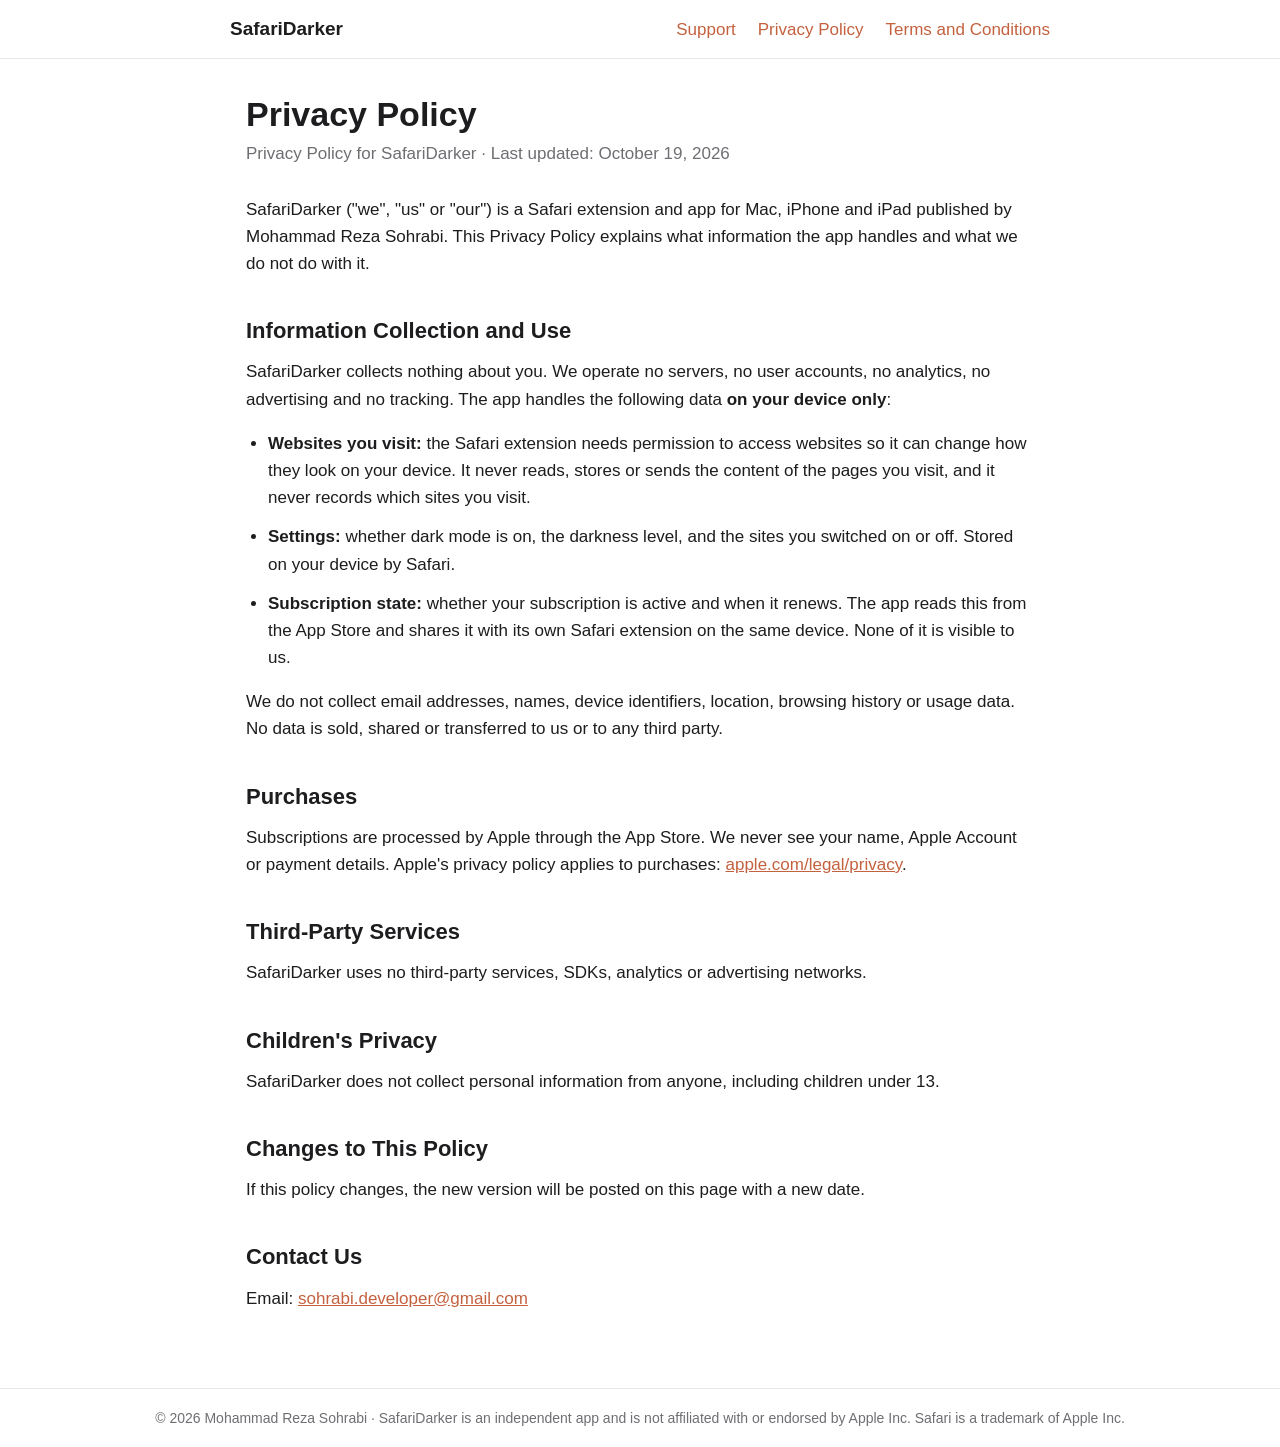
==== privacy-policy.html @ 11037385 "SafariDarker support, privacy policy and terms pages Co-Authored-By: Claude Opus 5.5 (1M context) <n" ====
<!doctype html><html lang="en"><head><meta charset="utf-8"><meta name="viewport" content="width=device-width,initial-scale=1"><title>Privacy Policy – SafariDarker</title><link rel="stylesheet" href="style.css"></head><body>
<header><nav><a class="brand" href="./">SafariDarker</a><a href="./">Support</a><a href="privacy-policy.html">Privacy Policy</a><a href="terms-and-conditions.html">Terms and Conditions</a></nav></header>
<main>
<h1>Privacy Policy</h1>
<p class="updated">Privacy Policy for SafariDarker · Last updated: October 19, 2026</p>

<p>SafariDarker ("we", "us" or "our") is a Safari extension and app for Mac, iPhone and iPad published by Mohammad Reza Sohrabi. This Privacy Policy explains what information the app handles and what we do not do with it.</p>

<h2>Information Collection and Use</h2>
<p>SafariDarker collects nothing about you. We operate no servers, no user accounts, no analytics, no advertising and no tracking. The app handles the following data <strong>on your device only</strong>:</p>
<ul>
<li><strong>Websites you visit:</strong> the Safari extension needs permission to access websites so it can change how they look on your device. It never reads, stores or sends the content of the pages you visit, and it never records which sites you visit.</li>
<li><strong>Settings:</strong> whether dark mode is on, the darkness level, and the sites you switched on or off. Stored on your device by Safari.</li>
<li><strong>Subscription state:</strong> whether your subscription is active and when it renews. The app reads this from the App Store and shares it with its own Safari extension on the same device. None of it is visible to us.</li>
</ul>
<p>We do not collect email addresses, names, device identifiers, location, browsing history or usage data. No data is sold, shared or transferred to us or to any third party.</p>

<h2>Purchases</h2>
<p>Subscriptions are processed by Apple through the App Store. We never see your name, Apple Account or payment details. Apple's privacy policy applies to purchases: <a href="https://www.apple.com/legal/privacy/">apple.com/legal/privacy</a>.</p>

<h2>Third-Party Services</h2>
<p>SafariDarker uses no third-party services, SDKs, analytics or advertising networks.</p>

<h2>Children's Privacy</h2>
<p>SafariDarker does not collect personal information from anyone, including children under 13.</p>

<h2>Changes to This Policy</h2>
<p>If this policy changes, the new version will be posted on this page with a new date.</p>

<h2>Contact Us</h2>
<p>Email: <a href="mailto:sohrabi.developer@gmail.com">sohrabi.developer@gmail.com</a></p>
</main>
<footer>© 2026 Mohammad Reza Sohrabi · SafariDarker is an independent app and is not affiliated with or endorsed by Apple Inc. Safari is a trademark of Apple Inc.</footer>
</body></html>
---- style.css ----
:root{--bg:#fff;--fg:#1d1d1f;--muted:#6e6e73;--accent:#c4613f;--rule:#e5e5ea;--card:#f5f5f7}
@media (prefers-color-scheme:dark){:root{--bg:#1f1e1c;--fg:#ece8e1;--muted:#a39e94;--accent:#e8906f;--rule:#3a3834;--card:#282725}}
*{box-sizing:border-box}
body{margin:0;background:var(--bg);color:var(--fg);font:17px/1.6 -apple-system,BlinkMacSystemFont,"Segoe UI",Roboto,Helvetica,Arial,sans-serif;-webkit-font-smoothing:antialiased}
header{border-bottom:1px solid var(--rule);padding:14px 16px}
header nav{max-width:820px;margin:0 auto;display:flex;gap:22px;align-items:center;flex-wrap:wrap}
header .brand{font-weight:700;font-size:19px;text-decoration:none;color:var(--fg);margin-right:auto}
header a{color:var(--accent);text-decoration:none}
main{max-width:820px;margin:0 auto;padding:36px 16px 64px}
h1{font-size:34px;line-height:1.15;margin:0 0 6px}
.updated{color:var(--muted);margin:0 0 28px}
h2{font-size:22px;margin:36px 0 10px}
p,li{margin:0 0 12px}
ol.terms{padding-left:0;list-style:none;counter-reset:s}
ol.terms>li{counter-increment:s;margin:26px 0}
ol.terms>li>h2{margin:0 0 8px}
ol.terms>li>h2::before{content:counter(s) ". "}
ul{padding-left:22px}
a{color:var(--accent)}
.card{background:var(--card);border-radius:12px;padding:18px 20px;margin:18px 0}
footer{border-top:1px solid var(--rule);color:var(--muted);font-size:14px;padding:18px 16px;text-align:center}
code{background:var(--card);padding:1px 6px;border-radius:5px;font-size:15px}
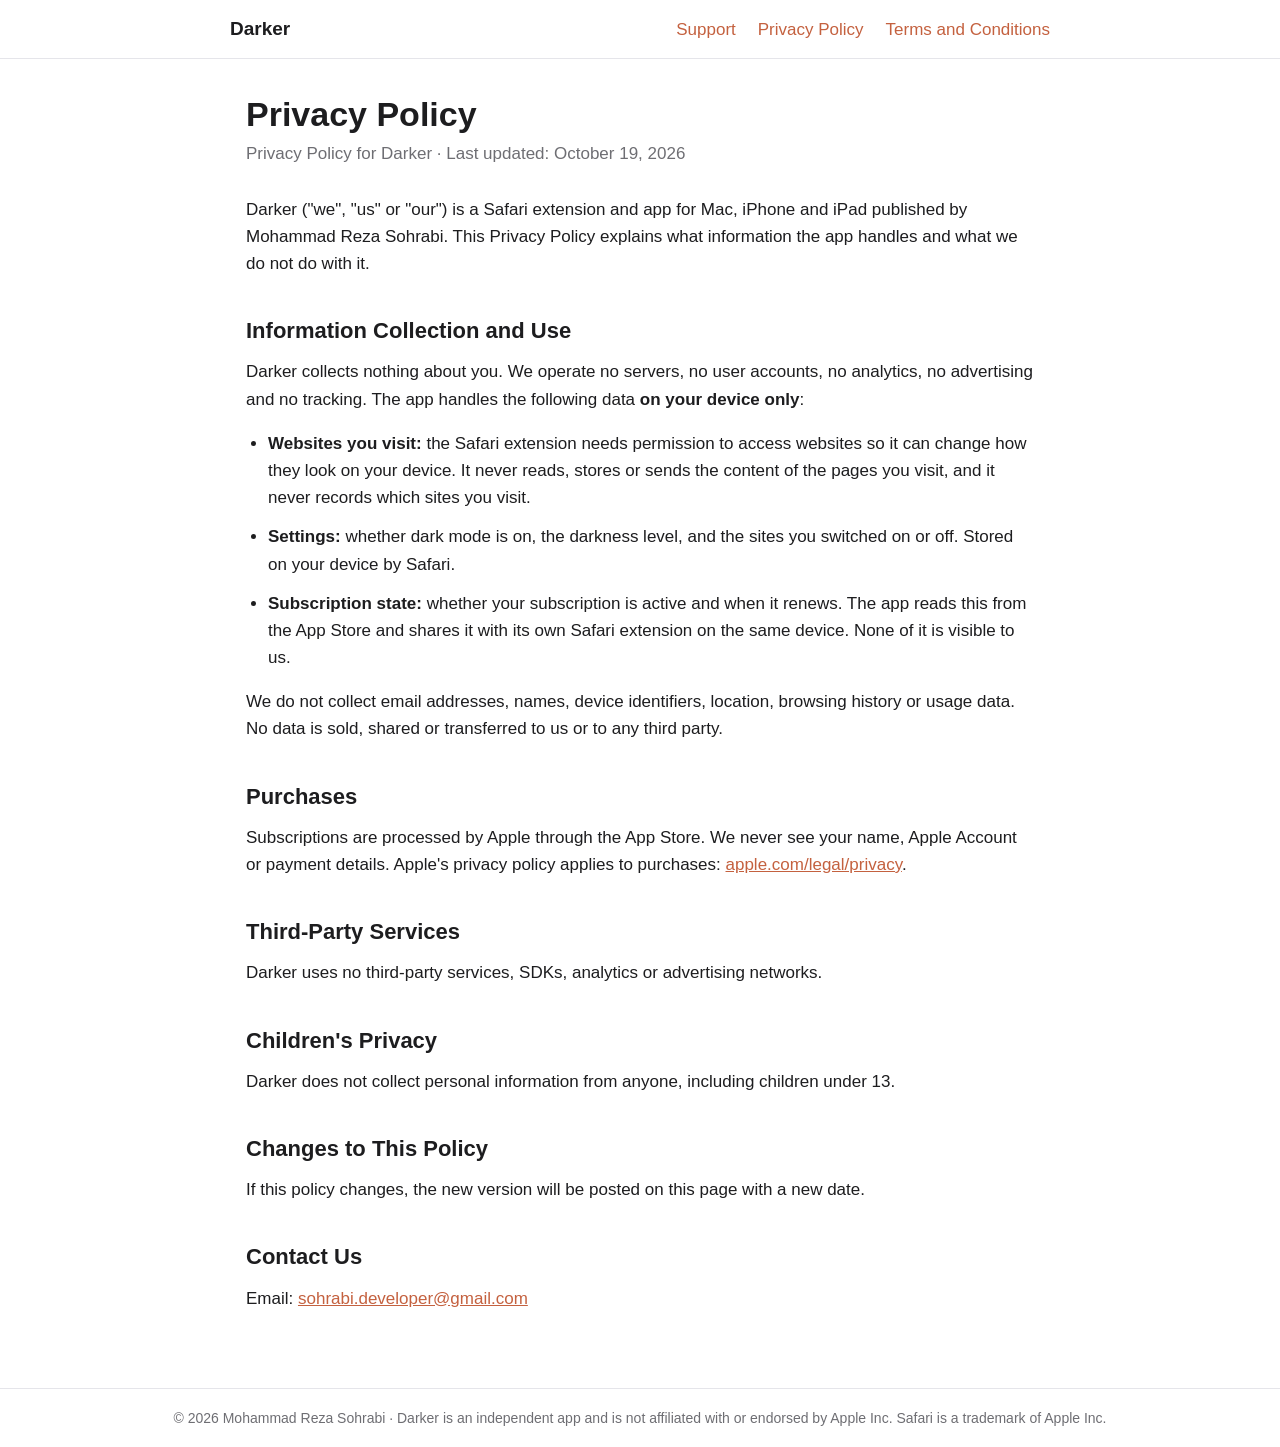
==== commit bc6eddb4: "Rename app to Darker Co-Authored-By: Claude Opus 5.5 (1M context) <noreply@anthropic.com>" ====
--- a/privacy-policy.html
+++ b/privacy-policy.html
@@ -1,13 +1,13 @@
-<!doctype html><html lang="en"><head><meta charset="utf-8"><meta name="viewport" content="width=device-width,initial-scale=1"><title>Privacy Policy – SafariDarker</title><link rel="stylesheet" href="style.css"></head><body>
-<header><nav><a class="brand" href="./">SafariDarker</a><a href="./">Support</a><a href="privacy-policy.html">Privacy Policy</a><a href="terms-and-conditions.html">Terms and Conditions</a></nav></header>
+<!doctype html><html lang="en"><head><meta charset="utf-8"><meta name="viewport" content="width=device-width,initial-scale=1"><title>Privacy Policy – Darker</title><link rel="stylesheet" href="style.css"></head><body>
+<header><nav><a class="brand" href="./">Darker</a><a href="./">Support</a><a href="privacy-policy.html">Privacy Policy</a><a href="terms-and-conditions.html">Terms and Conditions</a></nav></header>
 <main>
 <h1>Privacy Policy</h1>
-<p class="updated">Privacy Policy for SafariDarker · Last updated: October 19, 2026</p>
+<p class="updated">Privacy Policy for Darker · Last updated: October 19, 2026</p>
 
-<p>SafariDarker ("we", "us" or "our") is a Safari extension and app for Mac, iPhone and iPad published by Mohammad Reza Sohrabi. This Privacy Policy explains what information the app handles and what we do not do with it.</p>
+<p>Darker ("we", "us" or "our") is a Safari extension and app for Mac, iPhone and iPad published by Mohammad Reza Sohrabi. This Privacy Policy explains what information the app handles and what we do not do with it.</p>
 
 <h2>Information Collection and Use</h2>
-<p>SafariDarker collects nothing about you. We operate no servers, no user accounts, no analytics, no advertising and no tracking. The app handles the following data <strong>on your device only</strong>:</p>
+<p>Darker collects nothing about you. We operate no servers, no user accounts, no analytics, no advertising and no tracking. The app handles the following data <strong>on your device only</strong>:</p>
 <ul>
 <li><strong>Websites you visit:</strong> the Safari extension needs permission to access websites so it can change how they look on your device. It never reads, stores or sends the content of the pages you visit, and it never records which sites you visit.</li>
 <li><strong>Settings:</strong> whether dark mode is on, the darkness level, and the sites you switched on or off. Stored on your device by Safari.</li>
@@ -19,10 +19,10 @@
 <p>Subscriptions are processed by Apple through the App Store. We never see your name, Apple Account or payment details. Apple's privacy policy applies to purchases: <a href="https://www.apple.com/legal/privacy/">apple.com/legal/privacy</a>.</p>
 
 <h2>Third-Party Services</h2>
-<p>SafariDarker uses no third-party services, SDKs, analytics or advertising networks.</p>
+<p>Darker uses no third-party services, SDKs, analytics or advertising networks.</p>
 
 <h2>Children's Privacy</h2>
-<p>SafariDarker does not collect personal information from anyone, including children under 13.</p>
+<p>Darker does not collect personal information from anyone, including children under 13.</p>
 
 <h2>Changes to This Policy</h2>
 <p>If this policy changes, the new version will be posted on this page with a new date.</p>
@@ -30,5 +30,5 @@
 <h2>Contact Us</h2>
 <p>Email: <a href="mailto:sohrabi.developer@gmail.com">sohrabi.developer@gmail.com</a></p>
 </main>
-<footer>© 2026 Mohammad Reza Sohrabi · SafariDarker is an independent app and is not affiliated with or endorsed by Apple Inc. Safari is a trademark of Apple Inc.</footer>
+<footer>© 2026 Mohammad Reza Sohrabi · Darker is an independent app and is not affiliated with or endorsed by Apple Inc. Safari is a trademark of Apple Inc.</footer>
 </body></html>
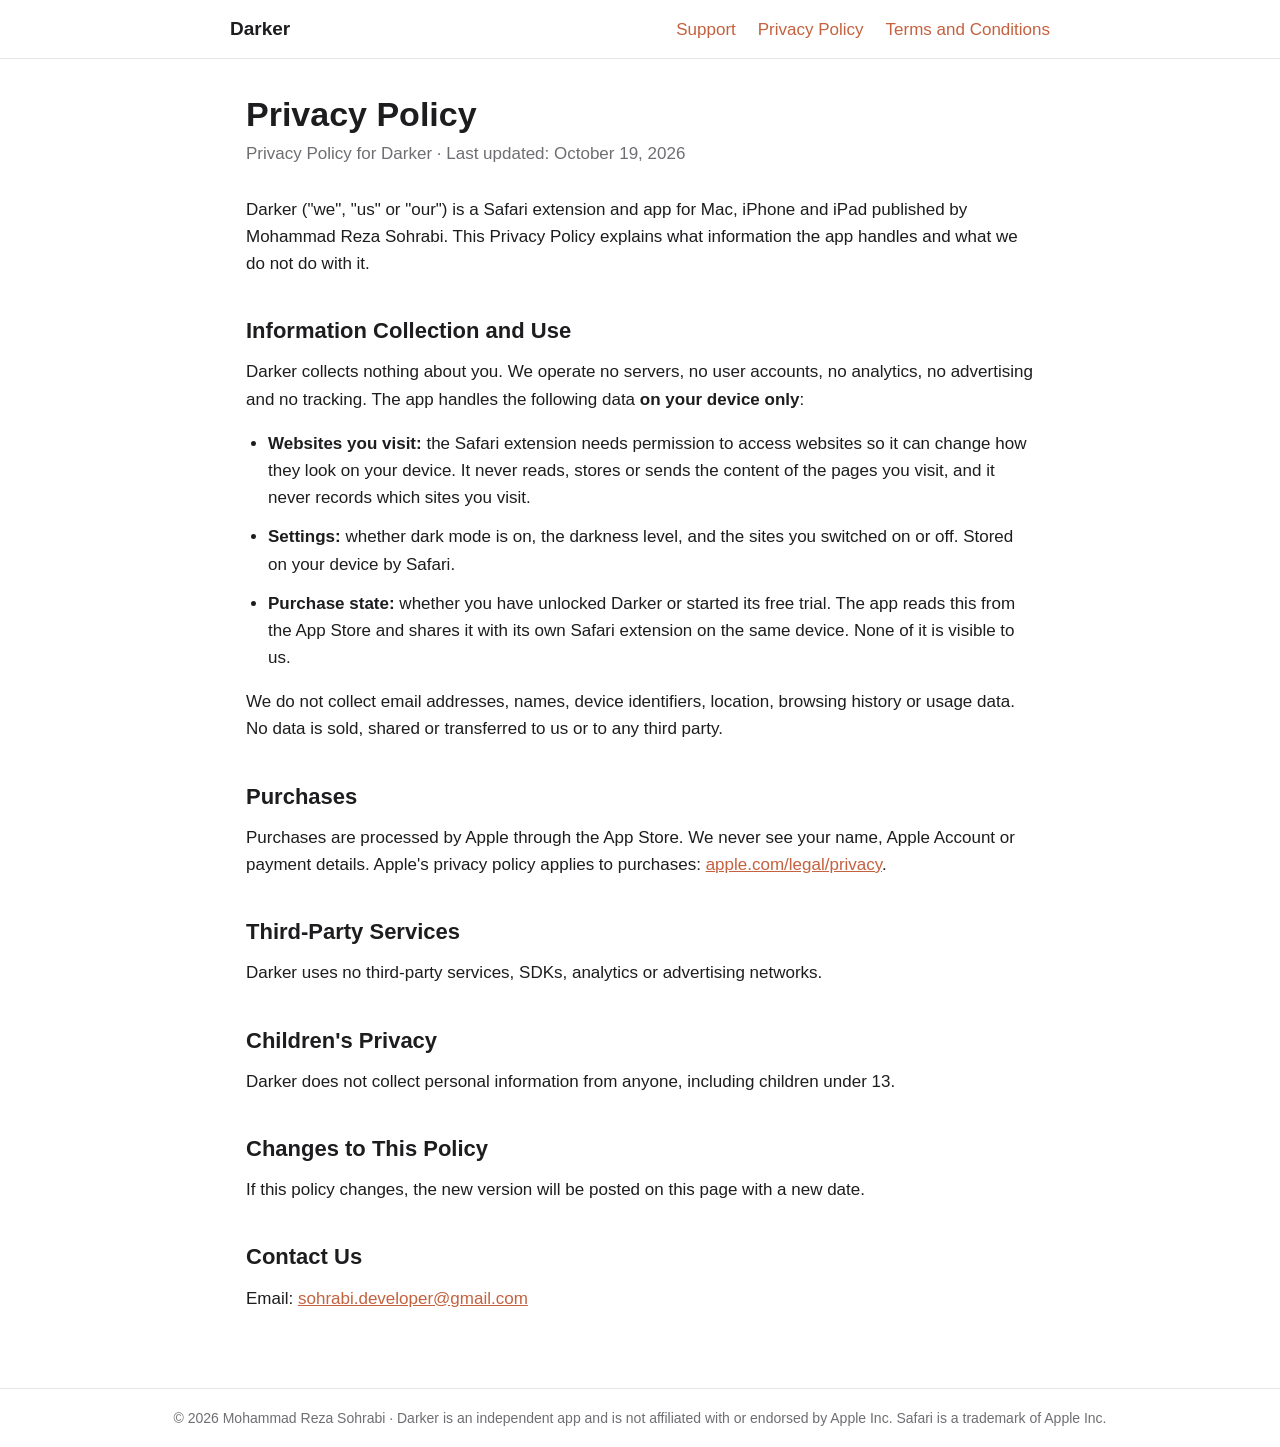
==== commit 2f59b25b: "One-time purchase instead of subscription Co-Authored-By: Claude Opus 5.5 (1M context) <noreply@anth" ====
--- a/privacy-policy.html
+++ b/privacy-policy.html
@@ -11,12 +11,12 @@
 <ul>
 <li><strong>Websites you visit:</strong> the Safari extension needs permission to access websites so it can change how they look on your device. It never reads, stores or sends the content of the pages you visit, and it never records which sites you visit.</li>
 <li><strong>Settings:</strong> whether dark mode is on, the darkness level, and the sites you switched on or off. Stored on your device by Safari.</li>
-<li><strong>Subscription state:</strong> whether your subscription is active and when it renews. The app reads this from the App Store and shares it with its own Safari extension on the same device. None of it is visible to us.</li>
+<li><strong>Purchase state:</strong> whether you have unlocked Darker or started its free trial. The app reads this from the App Store and shares it with its own Safari extension on the same device. None of it is visible to us.</li>
 </ul>
 <p>We do not collect email addresses, names, device identifiers, location, browsing history or usage data. No data is sold, shared or transferred to us or to any third party.</p>
 
 <h2>Purchases</h2>
-<p>Subscriptions are processed by Apple through the App Store. We never see your name, Apple Account or payment details. Apple's privacy policy applies to purchases: <a href="https://www.apple.com/legal/privacy/">apple.com/legal/privacy</a>.</p>
+<p>Purchases are processed by Apple through the App Store. We never see your name, Apple Account or payment details. Apple's privacy policy applies to purchases: <a href="https://www.apple.com/legal/privacy/">apple.com/legal/privacy</a>.</p>
 
 <h2>Third-Party Services</h2>
 <p>Darker uses no third-party services, SDKs, analytics or advertising networks.</p>
